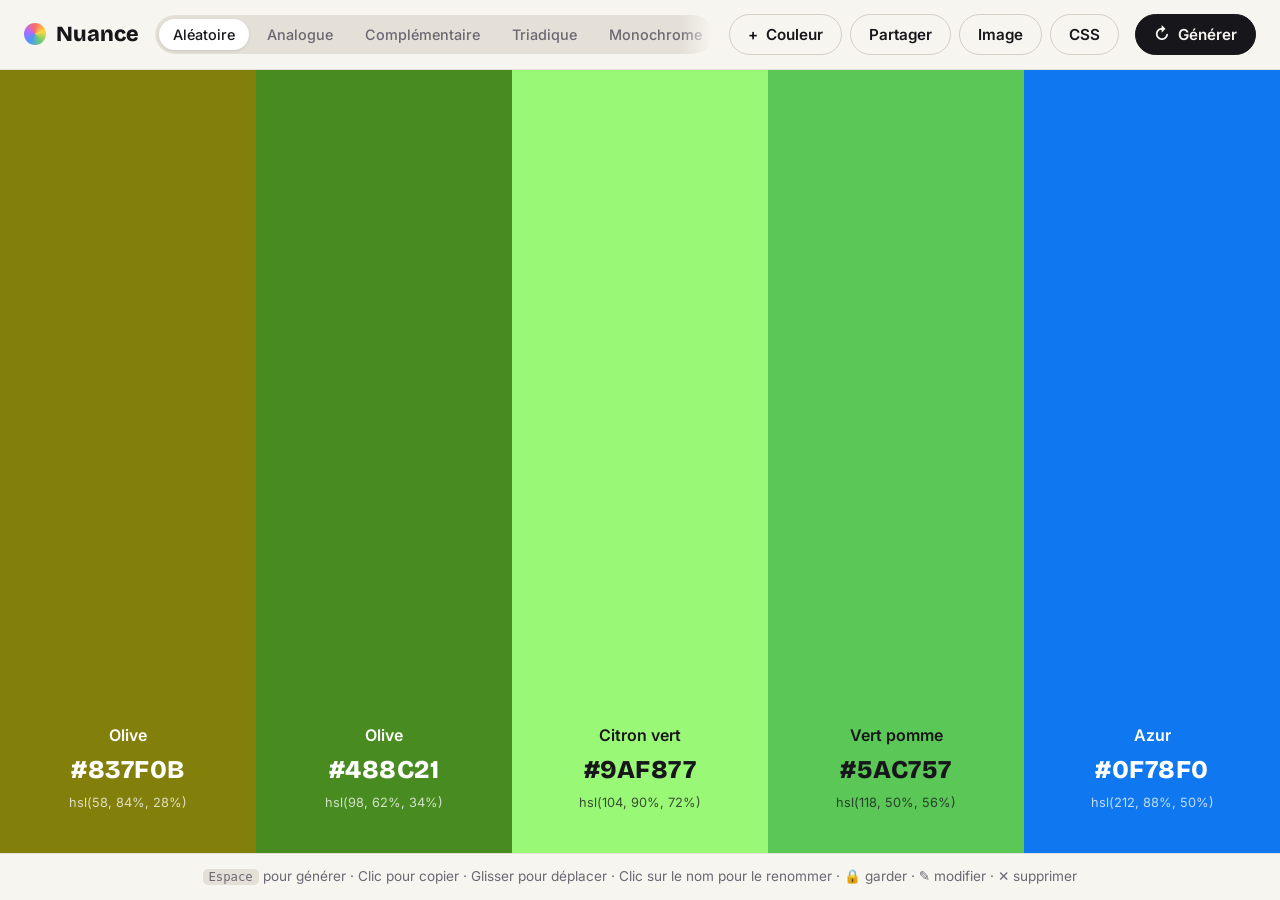
==== generator.html @ 8e1b4f92 "first commit" ====
<!DOCTYPE html>
<html lang="fr">
<head>
  <meta charset="UTF-8">
  <meta name="viewport" content="width=device-width, initial-scale=1.0, viewport-fit=cover">
  <title>Générateur · Nuance</title>
  <link rel="preconnect" href="https://fonts.googleapis.com">
  <link rel="preconnect" href="https://fonts.gstatic.com" crossorigin>
  <link href="https://fonts.googleapis.com/css2?family=Bricolage+Grotesque:opsz,wght@12..96,600;12..96,800&family=Inter:wght@400;500;600&display=swap" rel="stylesheet">
  <link rel="stylesheet" href="style.css">
</head>
<body class="app">
  <header class="topbar">
    <a href="index.html" class="logo"><span class="logo-dots"></span>Nuance</a>

    <nav id="modes" class="modes" aria-label="Mode de palette"></nav>

    <div class="actions">
      <!-- Outils : en ligne sur grand écran, dans un menu déroulant sinon -->
      <div id="menu" class="menu">
        <button id="menu-toggle" class="btn btn-ghost menu-toggle" aria-expanded="false" aria-controls="toolbar">
          <span aria-hidden="true">⋯</span> Outils
        </button>
        <div id="toolbar" class="toolbar">
          <button id="add" class="btn btn-ghost" title="Ajouter une couleur">
            <span class="ico" aria-hidden="true">+</span><span class="label-short">Couleur</span><span class="label-long">Ajouter une couleur</span>
          </button>
          <button id="share" class="btn btn-ghost" title="Copier un lien vers cette palette">
            <span class="ico" aria-hidden="true">🔗</span><span class="label-short">Partager</span><span class="label-long">Copier le lien de partage</span>
          </button>
          <button id="image" class="btn btn-ghost" title="Télécharger la palette en PNG">
            <span class="ico" aria-hidden="true">🖼️</span><span class="label-short">Image</span><span class="label-long">Télécharger en image</span>
          </button>
          <button id="export" class="btn btn-ghost" title="Copier les variables CSS">
            <span class="ico" aria-hidden="true">{ }</span><span class="label-short">CSS</span><span class="label-long">Copier les variables CSS</span>
          </button>
        </div>
      </div>
      <button id="generate" class="btn btn-primary btn-generate"><span aria-hidden="true">↻</span> Générer</button>
    </div>
  </header>

  <main id="palette" class="palette"></main>

  <footer class="hint">
    <kbd>Espace</kbd> pour générer · Clic pour copier · Glisser pour déplacer · Clic sur le nom pour le renommer · 🔒 garder · ✎ modifier · ✕ supprimer
  </footer>

  <div id="toast" class="toast" role="status"></div>

  <script src="palette.js"></script>
  <script src="script.js"></script>
</body>
</html>
---- style.css ----
/* ---------- Base ---------- */

:root {
  --bg: #f7f5f0;
  --surface: #ffffff;
  --ink: #17161a;
  --muted: #6b6873;
  --line: #e4e0d8;
  --radius: 14px;
  --font-title: 'Bricolage Grotesque', system-ui, sans-serif;
  --font-body: 'Inter', system-ui, sans-serif;
}

* {
  box-sizing: border-box;
}

body {
  margin: 0;
  background: var(--bg);
  color: var(--ink);
  font-family: var(--font-body);
  font-size: 16px;
  line-height: 1.6;
}

h1, h2, h3 {
  font-family: var(--font-title);
  line-height: 1.1;
  margin: 0;
}

a {
  color: inherit;
}

code, kbd {
  font-family: ui-monospace, Consolas, monospace;
  font-size: 0.9em;
  background: var(--line);
  padding: 1px 6px;
  border-radius: 5px;
}

.container {
  max-width: 1080px;
  margin: 0 auto;
  padding-inline: 24px;
}

/* ---------- Logo & boutons ---------- */

.logo {
  display: inline-flex;
  align-items: center;
  gap: 10px;
  font-family: var(--font-title);
  font-weight: 800;
  font-size: 1.35rem;
  text-decoration: none;
}

.logo-dots {
  width: 22px;
  height: 22px;
  border-radius: 50%;
  background: conic-gradient(#ff6b6b, #ffd93d, #6bcb77, #4d96ff, #b06bff, #ff6b6b);
}

.btn {
  display: inline-flex;
  align-items: center;
  justify-content: center;
  gap: 8px;
  padding: 10px 18px;
  border-radius: 999px;
  border: 1.5px solid var(--ink);
  font: 600 0.95rem var(--font-body);
  text-decoration: none;
  cursor: pointer;
  transition: transform 0.15s, background 0.15s, color 0.15s;
}

.btn:hover {
  transform: translateY(-1px);
}

.btn-primary {
  background: var(--ink);
  color: var(--bg);
}

.btn-ghost {
  background: transparent;
  color: var(--ink);
}

.btn-ghost:hover {
  background: var(--ink);
  color: var(--bg);
}

.btn-lg {
  padding: 14px 26px;
  font-size: 1.05rem;
}

/* ---------- Page vitrine ---------- */

.nav {
  display: flex;
  justify-content: space-between;
  align-items: center;
  padding-block: 24px;
}

.hero {
  padding-block: 60px 40px;
  text-align: center;
}

.eyebrow {
  text-transform: uppercase;
  letter-spacing: 0.12em;
  font-size: 0.8rem;
  font-weight: 600;
  color: var(--muted);
  margin: 0 0 16px;
}

.hero h1 {
  font-size: clamp(2.4rem, 6vw, 4.5rem);
  font-weight: 800;
  max-width: 14em;
  margin: 0 auto;
}

/* « ensemble » : dégradé arc-en-ciel qui défile en boucle */
.hero h1 em {
  font-style: normal;
  background: linear-gradient(90deg, #ff6b6b, #ffb23d, #6bcb77, #4d96ff, #b06bff, #ff6b6b);
  background-size: 200% 100%;
  -webkit-background-clip: text;
  background-clip: text;
  color: transparent;
  animation: rainbow-flow 6s linear infinite;
}

@keyframes rainbow-flow {
  to {
    background-position: -200% 0;
  }
}

.lead {
  font-size: 1.15rem;
  color: var(--muted);
  max-width: 36em;
  margin: 24px auto 32px;
}

.hero-actions {
  display: flex;
  gap: 12px;
  justify-content: center;
  flex-wrap: wrap;
}

.hero-palette {
  display: flex;
  width: 100%;
  height: 220px;
  margin-top: 56px;
  padding: 0;
  border: 0;
  border-radius: 24px;
  overflow: hidden;
  cursor: pointer;
  box-shadow: 0 30px 60px -30px rgba(23, 22, 26, 0.45);
}

.hero-palette span,
.mode-card-strip span,
.cta-band span {
  flex: 1;
  transition: background 0.8s ease;
}

.hero-caption {
  color: var(--muted);
  font-size: 0.9rem;
  margin-top: 14px;
}

.section {
  padding-block: 70px;
}

.section h2,
.cta h2 {
  font-size: clamp(1.8rem, 4vw, 2.6rem);
  font-weight: 800;
}

.section-lead {
  color: var(--muted);
  margin: 10px 0 0;
}

.mode-cards {
  display: grid;
  grid-template-columns: repeat(auto-fill, minmax(190px, 1fr));
  gap: 16px;
  margin-top: 32px;
}

.mode-card {
  display: flex;
  flex-direction: column;
  background: var(--surface);
  border: 1px solid var(--line);
  border-radius: var(--radius);
  padding: 14px;
  text-decoration: none;
  transition: transform 0.2s, box-shadow 0.2s;
}

.mode-card:hover {
  transform: translateY(-4px);
  box-shadow: 0 16px 30px -18px rgba(23, 22, 26, 0.4);
}

.mode-card-strip {
  display: flex;
  height: 70px;
  border-radius: 10px;
  overflow: hidden;
  margin-bottom: 14px;
}

.mode-card h3 {
  font-size: 1.2rem;
}

.mode-card p {
  color: var(--muted);
  font-size: 0.9rem;
  margin: 6px 0 12px;
  flex: 1;
}

.mode-card-link {
  font-weight: 600;
  font-size: 0.9rem;
}

.steps {
  list-style: none;
  padding: 0;
  margin: 32px 0 0;
  display: grid;
  grid-template-columns: repeat(auto-fit, minmax(240px, 1fr));
  gap: 32px;
}

.step-number {
  display: inline-grid;
  place-items: center;
  width: 40px;
  height: 40px;
  border-radius: 50%;
  background: var(--ink);
  color: var(--bg);
  font-family: var(--font-title);
  font-weight: 800;
  margin-bottom: 14px;
}

.steps h3 {
  font-size: 1.25rem;
}

.steps p,
.feature p {
  color: var(--muted);
  margin: 8px 0 0;
}

.features {
  display: grid;
  grid-template-columns: repeat(auto-fit, minmax(220px, 1fr));
  gap: 16px;
  margin-top: 32px;
}

.feature {
  background: var(--surface);
  border: 1px solid var(--line);
  border-radius: var(--radius);
  padding: 22px;
}

.feature h3 {
  font-size: 1.1rem;
}

.cta {
  text-align: center;
  padding-block: 40px 80px;
}

.cta-band {
  display: flex;
  height: 12px;
  border-radius: 999px;
  overflow: hidden;
  max-width: 320px;
  margin: 0 auto 32px;
}

/* Titre final : chaque lettre prend une couleur au survol puis revient au noir */
.cta .cta-title {
  max-width: 12em;
  margin: 0 auto;
  font-size: clamp(2.4rem, 6.5vw, 4.8rem);
  letter-spacing: -0.02em;
  line-height: 1.05;
  cursor: default;
}

.cta-title .word {
  display: inline-block;
  white-space: nowrap;
}

.cta-title .letter {
  display: inline-block;
}

.cta-title .letter.is-lit {
  animation: letter-lit 2.4s ease-out forwards;
}

@keyframes letter-lit {
  0% {
    color: var(--c);
    transform: translateY(-0.12em) rotate(-4deg);
  }
  20% {
    color: var(--c);
    transform: none;
  }
  60% {
    color: var(--c);
  }
  100% {
    color: var(--ink);
  }
}

.cta-hint {
  margin: 14px 0 32px;
  color: var(--muted);
  font-size: 0.9rem;
}

/* ---------- Couleur du jour ---------- */

.daily {
  display: grid;
  grid-template-columns: 1fr 1fr;
  gap: 40px;
  align-items: center;
  background: var(--surface);
  border: 1px solid var(--line);
  border-radius: 24px;
  padding: 18px;
}

.daily-swatch {
  position: relative;
  min-height: 300px;
  height: 100%;
  border-radius: 16px;
  background: var(--daily);
  box-shadow: 0 30px 60px -30px var(--daily);
}

.daily-swatch-hex {
  position: absolute;
  left: 20px;
  bottom: 16px;
  color: var(--daily-text);
  font-family: var(--font-title);
  font-weight: 800;
  font-size: 1.4rem;
  letter-spacing: 0.02em;
}

.daily-info {
  padding: 10px 18px 10px 0;
}

.daily-info .eyebrow {
  margin-bottom: 10px;
}

.daily-info h2 {
  font-size: clamp(2.2rem, 5vw, 3.4rem);
  font-weight: 800;
  color: var(--daily);
  /* le nom garde un contraste suffisant même si la couleur est claire */
  text-shadow: 0 1px 0 rgba(23, 22, 26, 0.15);
}

.daily-hsl {
  margin: 6px 0 18px;
  font-family: ui-monospace, Consolas, monospace;
  font-size: 0.9rem;
  color: var(--muted);
}

.daily-shades {
  display: flex;
  height: 36px;
  border-radius: 10px;
  overflow: hidden;
  max-width: 320px;
}

.daily-shades span {
  flex: 1;
}

.daily-desc {
  margin: 18px 0 0;
  max-width: 30em;
}

.daily-text {
  color: var(--muted);
  font-size: 0.9rem;
  margin: 10px 0 22px;
  max-width: 30em;
}

.daily-actions {
  display: flex;
  flex-wrap: wrap;
  gap: 10px;
}

.footer {
  display: flex;
  justify-content: space-between;
  flex-wrap: wrap;
  gap: 8px;
  padding-block: 24px;
  border-top: 1px solid var(--line);
  color: var(--muted);
  font-size: 0.85rem;
}

/* ---------- Générateur ---------- */

.app {
  display: flex;
  flex-direction: column;
  height: 100vh;
  height: 100dvh;
}

.topbar {
  display: flex;
  align-items: center;
  gap: 16px;
  padding: 14px 24px;
  border-bottom: 1px solid var(--line);
  position: relative;
  z-index: 20; /* le menu déroulant passe au-dessus des couleurs */
}

.topbar .logo {
  flex: none;
}

/* Les modes prennent la place disponible et défilent s'il en manque */
.modes {
  display: flex;
  flex: 0 1 auto;
  min-width: 0;
  gap: 4px;
  padding: 4px;
  background: var(--line);
  border-radius: 999px;
  overflow-x: auto;
  scrollbar-width: none; /* barre de défilement invisible */
}

.modes::-webkit-scrollbar {
  display: none;
}

/* Glisser à la souris pour faire défiler */
.modes.is-dragging {
  cursor: grabbing;
  user-select: none;
}

.modes.is-dragging .mode {
  cursor: grabbing;
}

/* Fondu sur le bord quand des modes sont cachés de ce côté */
.modes.can-left {
  mask-image: linear-gradient(to right, transparent, #000 32px);
}

.modes.can-right {
  mask-image: linear-gradient(to left, transparent, #000 32px);
}

.modes.can-left.can-right {
  mask-image: linear-gradient(to right, transparent, #000 32px, #000 calc(100% - 32px), transparent);
}

.mode {
  flex: 1 0 auto;
  white-space: nowrap;
  border: 0;
  background: transparent;
  padding: 7px 14px;
  border-radius: 999px;
  font: 500 0.9rem var(--font-body);
  color: var(--muted);
  cursor: pointer;
}

.mode:hover {
  color: var(--ink);
}

.mode.is-active {
  background: var(--surface);
  color: var(--ink);
  box-shadow: 0 1px 3px rgba(0, 0, 0, 0.12);
}

.actions {
  display: flex;
  align-items: center;
  gap: 8px;
  flex: none;
  margin-left: auto;
}

/* Boutons outils : contour gris, plus discrets que « Générer » */
.actions .btn-ghost {
  border-color: #d3cec4;
}

.actions .btn-ghost:hover {
  background: var(--surface);
  color: var(--ink);
  border-color: var(--ink);
}

.toolbar {
  display: flex;
  gap: 8px;
}

.menu-toggle,
.label-long {
  display: none;
}

.ico {
  display: none;
}

#add .ico {
  display: inline; /* « + Couleur » garde son + en ligne */
}

/* Menu déroulant quand la barre n'a plus la place d'afficher les outils */
@media (max-width: 1100px) {
  .menu {
    position: relative;
  }

  .menu-toggle {
    display: inline-flex;
  }

  .toolbar {
    display: none;
    position: absolute;
    top: calc(100% + 8px);
    right: 0;
    min-width: 260px;
    flex-direction: column;
    gap: 2px;
    padding: 6px;
    background: var(--surface);
    border: 1px solid var(--line);
    border-radius: var(--radius);
    box-shadow: 0 20px 40px -12px rgba(23, 22, 26, 0.35);
  }

  .menu.is-open .toolbar {
    display: flex;
  }

  .menu.is-open .menu-toggle {
    border-color: var(--ink);
  }

  .actions .toolbar .btn {
    justify-content: flex-start;
    gap: 12px;
    border: 0;
    border-radius: 10px;
    padding: 11px 12px;
    font-weight: 500;
  }

  .actions .toolbar .btn:hover {
    background: var(--bg);
    transform: none;
  }

  .toolbar .btn:disabled {
    background: transparent;
  }

  .ico {
    display: inline-block;
    width: 22px;
    text-align: center;
  }

  .label-short {
    display: none;
  }

  .label-long {
    display: inline;
  }
}

/* Double écart pour séparer l'action principale des outils */
.btn-generate {
  margin-left: 8px;
}

.btn-generate span {
  font-size: 1.1em;
  line-height: 1;
}

.palette {
  flex: 1;
  display: flex;
  min-height: 0;
}

.swatch {
  flex: 1;
  position: relative;
  display: flex;
  flex-direction: column;
  justify-content: flex-end;
  align-items: center;
  padding: 24px 12px 40px;
  cursor: pointer;
  transition: flex 0.25s ease;
}

.swatch:hover {
  flex: 1.15;
}

/* Glisser-déposer */
.palette {
  position: relative; /* repère pour offsetLeft / offsetTop des couleurs */
}

.swatch {
  cursor: grab;
  touch-action: none; /* sur mobile, le doigt déplace la couleur au lieu de faire défiler */
  user-select: none;
}

.palette.is-sorting .swatch {
  flex: 1;
  transition: none;
  cursor: grabbing;
}

.swatch.is-dragging {
  z-index: 5;
  box-shadow: 0 20px 40px -10px rgba(0, 0, 0, 0.5);
  outline: 3px solid rgba(255, 255, 255, 0.7);
  outline-offset: -3px;
}

.btn:disabled {
  opacity: 0.4;
  cursor: not-allowed;
  transform: none;
}

/* Outils d'une couleur : cadenas, modifier, supprimer */
.tools {
  position: absolute;
  top: 50%;
  transform: translateY(-50%);
  display: flex;
  flex-direction: column;
  gap: 8px;
}

.tool {
  position: relative;
  display: grid;
  place-items: center;
  width: 44px;
  height: 44px;
  border: 0;
  border-radius: 50%;
  background: rgba(255, 255, 255, 0.25);
  color: inherit;
  font-size: 1.15rem;
  cursor: pointer;
  opacity: 0;
  transition: opacity 0.2s, background 0.2s;
}

.swatch:hover .tool,
.tool.is-on {
  opacity: 1;
}

.tool:hover {
  background: rgba(255, 255, 255, 0.45);
}

.tool:disabled {
  display: none;
}

/* Le sélecteur de couleur est invisible, posé sur le bouton ✎ */
.tool-picker input {
  position: absolute;
  inset: 0;
  width: 100%;
  height: 100%;
  opacity: 0;
  cursor: pointer;
}

.swatch-name {
  width: 100%;
  max-width: 200px;
  padding: 2px 6px;
  border: 1px solid transparent;
  border-radius: 6px;
  background: transparent;
  color: inherit;
  font: 600 1rem var(--font-body);
  text-align: center;
}

.swatch-name:hover,
.swatch-name:focus {
  border-color: currentColor;
  outline: none;
}

.swatch-info {
  display: flex;
  flex-direction: column;
  align-items: center;
  gap: 2px;
  text-align: center;
}

.swatch-hex {
  font-family: var(--font-title);
  font-weight: 800;
  font-size: 1.6rem;
  letter-spacing: 0.02em;
}

.swatch-hsl {
  font-size: 0.8rem;
  opacity: 0.75;
}

.hint {
  padding: 12px 24px;
  text-align: center;
  font-size: 0.85rem;
  color: var(--muted);
  border-top: 1px solid var(--line);
}

.toast {
  position: fixed;
  left: 50%;
  bottom: 60px;
  transform: translate(-50%, 20px);
  background: var(--ink);
  color: var(--bg);
  padding: 10px 18px;
  border-radius: 999px;
  font-weight: 500;
  opacity: 0;
  pointer-events: none;
  transition: opacity 0.2s, transform 0.2s;
}

.toast.is-visible {
  opacity: 1;
  transform: translate(-50%, 0);
}

/* Moins d'animations si le système le demande */
@media (prefers-reduced-motion: reduce) {
  .hero h1 em,
  .cta-title .letter.is-lit {
    animation: none;
  }
}

/* ---------- Mobile ---------- */

@media (max-width: 700px) {
  .daily {
    grid-template-columns: 1fr;
    gap: 20px;
  }

  .daily-swatch {
    min-height: 200px;
  }

  .daily-info {
    padding: 0 6px 10px;
  }

  .cta-hint {
    display: none; /* pas de survol sur téléphone */
  }

  /* Place pour le bouton « Générer » fixé en bas */
  .app {
    padding-bottom: calc(76px + env(safe-area-inset-bottom, 0px));
  }

  /* Ligne 1 : logo + menu. Ligne 2 : modes sur toute la largeur */
  .topbar {
    flex-wrap: wrap;
    gap: 12px;
    padding: 12px 16px;
  }

  .modes {
    order: 2;
    flex: 1 1 100%;
  }

  /* « Générer » : pleine largeur, fixé en bas de l'écran */
  .btn-generate {
    position: fixed;
    left: 16px;
    right: 16px;
    bottom: calc(12px + env(safe-area-inset-bottom, 0px));
    z-index: 10;
    margin: 0;
    padding: 16px;
    font-size: 1.05rem;
    box-shadow: 0 10px 30px -10px rgba(23, 22, 26, 0.6);
  }

  .btn-generate:hover {
    transform: none;
  }

  /* Pas de touche Espace sur téléphone : l'aide ne sert plus */
  .hint {
    display: none;
  }

  .toast {
    bottom: calc(90px + env(safe-area-inset-bottom, 0px));
  }

  /* Les couleurs s'empilent en lignes */
  .palette {
    flex-direction: column;
  }

  .swatch {
    flex-direction: row;
    justify-content: space-between;
    padding: 0 20px;
  }

  .swatch:hover {
    flex: 1;
  }

  .tools {
    position: static;
    transform: none;
    flex-direction: row;
    order: 2;
  }

  .tool {
    opacity: 1;
    width: 36px;
    height: 36px;
    font-size: 1rem;
  }

  .swatch-info {
    align-items: flex-start;
    text-align: left;
  }

  .swatch-name {
    text-align: left;
    padding-left: 0;
  }

  .swatch-hex {
    font-size: 1.3rem;
  }

  .swatch-hsl {
    display: none;
  }

  .hero-palette {
    height: 140px;
  }
}
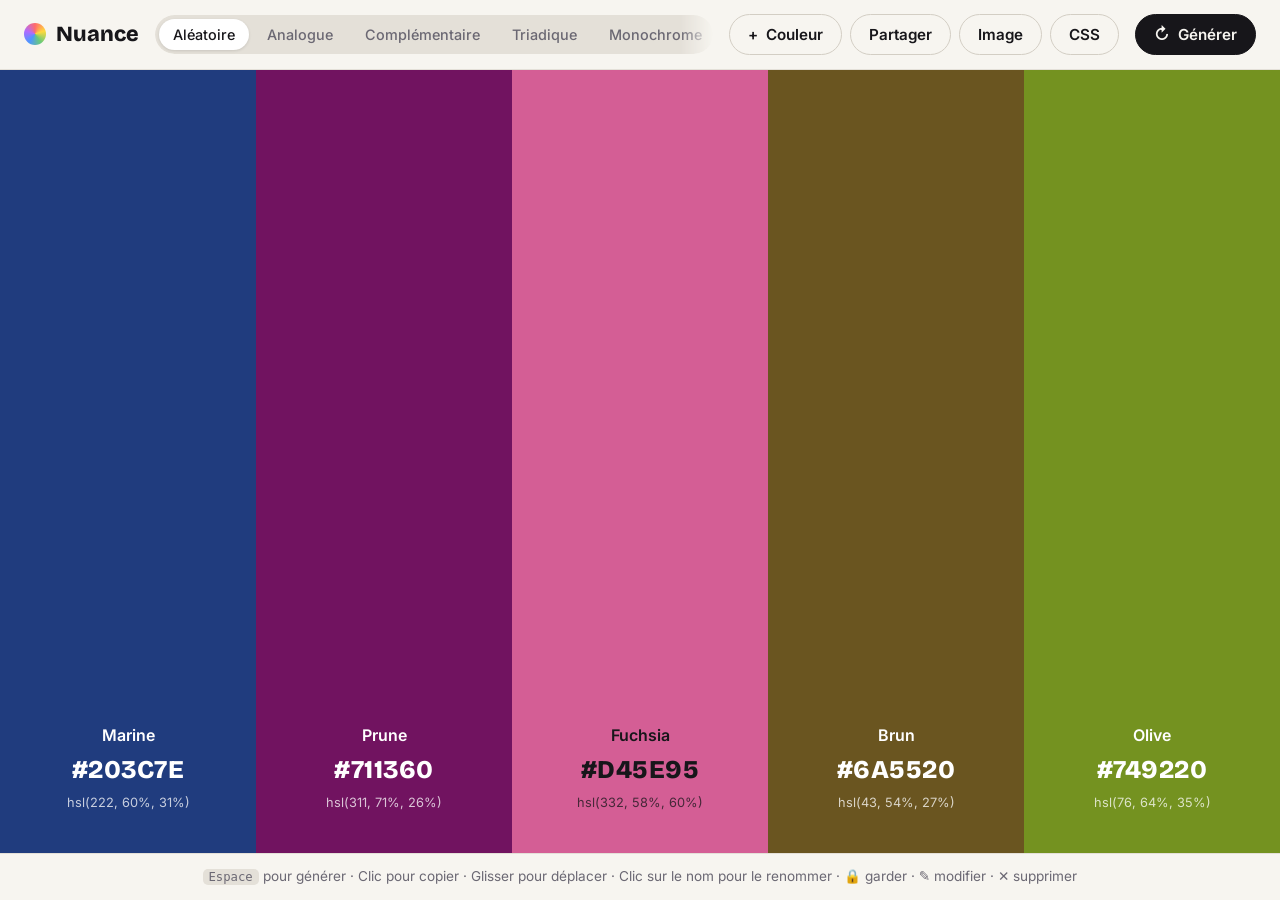
==== commit d38a14e5: "Aperçu du lien (Open Graph), favicon et cahier des charges Co-Authored-By: Claude Opus 5.5 <noreply@" ====
--- a/generator.html
+++ b/generator.html
@@ -4,6 +4,20 @@
   <meta charset="UTF-8">
   <meta name="viewport" content="width=device-width, initial-scale=1.0, viewport-fit=cover">
   <title>Générateur · Nuance</title>
+  <meta name="description" content="Nuance crée des palettes de cinq couleurs harmonieuses : 5 modes d'harmonie, verrouillage, export CSS ou PNG et partage par lien.">
+  <meta name="theme-color" content="#f7f5f0">
+  <meta property="og:type" content="website">
+  <meta property="og:locale" content="fr_FR">
+  <meta property="og:site_name" content="Nuance">
+  <meta property="og:title" content="Générateur · Nuance">
+  <meta property="og:description" content="Nuance crée des palettes de cinq couleurs harmonieuses : 5 modes d'harmonie, verrouillage, export CSS ou PNG et partage par lien.">
+  <meta property="og:url" content="https://nuance.projectp.fr/generator.html">
+  <meta property="og:image" content="https://nuance.projectp.fr/docs/og.png">
+  <meta property="og:image:width" content="1200">
+  <meta property="og:image:height" content="630">
+  <meta property="og:image:alt" content="Nuance · aperçu du site">
+  <meta name="twitter:card" content="summary_large_image">
+  <link rel="icon" href="favicon.svg" type="image/svg+xml">
   <link rel="preconnect" href="https://fonts.googleapis.com">
   <link rel="preconnect" href="https://fonts.gstatic.com" crossorigin>
   <link href="https://fonts.googleapis.com/css2?family=Bricolage+Grotesque:opsz,wght@12..96,600;12..96,800&family=Inter:wght@400;500;600&display=swap" rel="stylesheet">
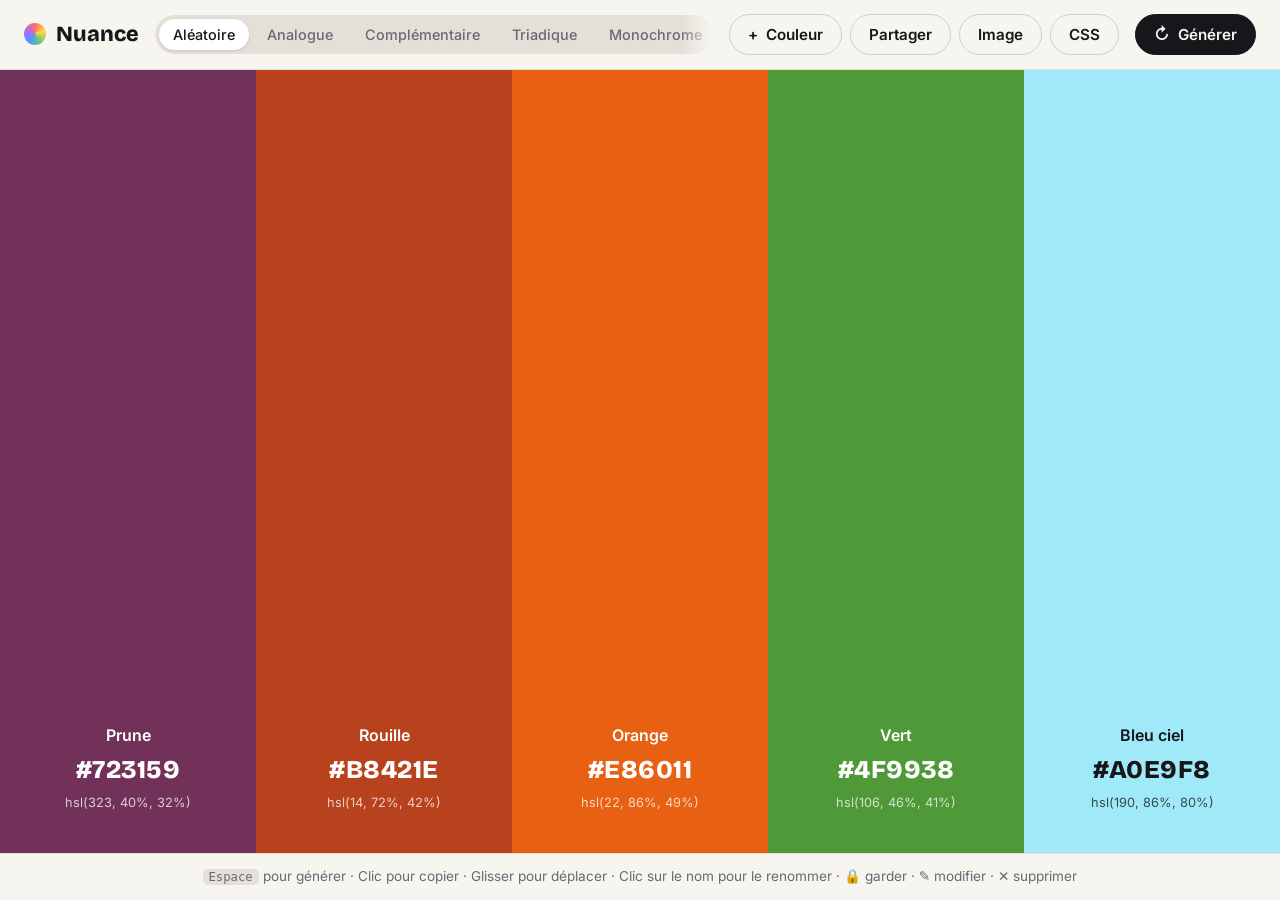
==== commit b32cc81d: "Référencement : robots.txt, sitemap.xml, canonical, données structurées et lien vers projectp.fr Co-" ====
--- a/generator.html
+++ b/generator.html
@@ -12,6 +12,7 @@
   <meta property="og:title" content="Générateur · Nuance">
   <meta property="og:description" content="Nuance crée des palettes de cinq couleurs harmonieuses : 5 modes d'harmonie, verrouillage, export CSS ou PNG et partage par lien.">
   <meta property="og:url" content="https://nuance.projectp.fr/generator.html">
+  <link rel="canonical" href="https://nuance.projectp.fr/generator.html">
   <meta property="og:image" content="https://nuance.projectp.fr/docs/og.png">
   <meta property="og:image:width" content="1200">
   <meta property="og:image:height" content="630">
